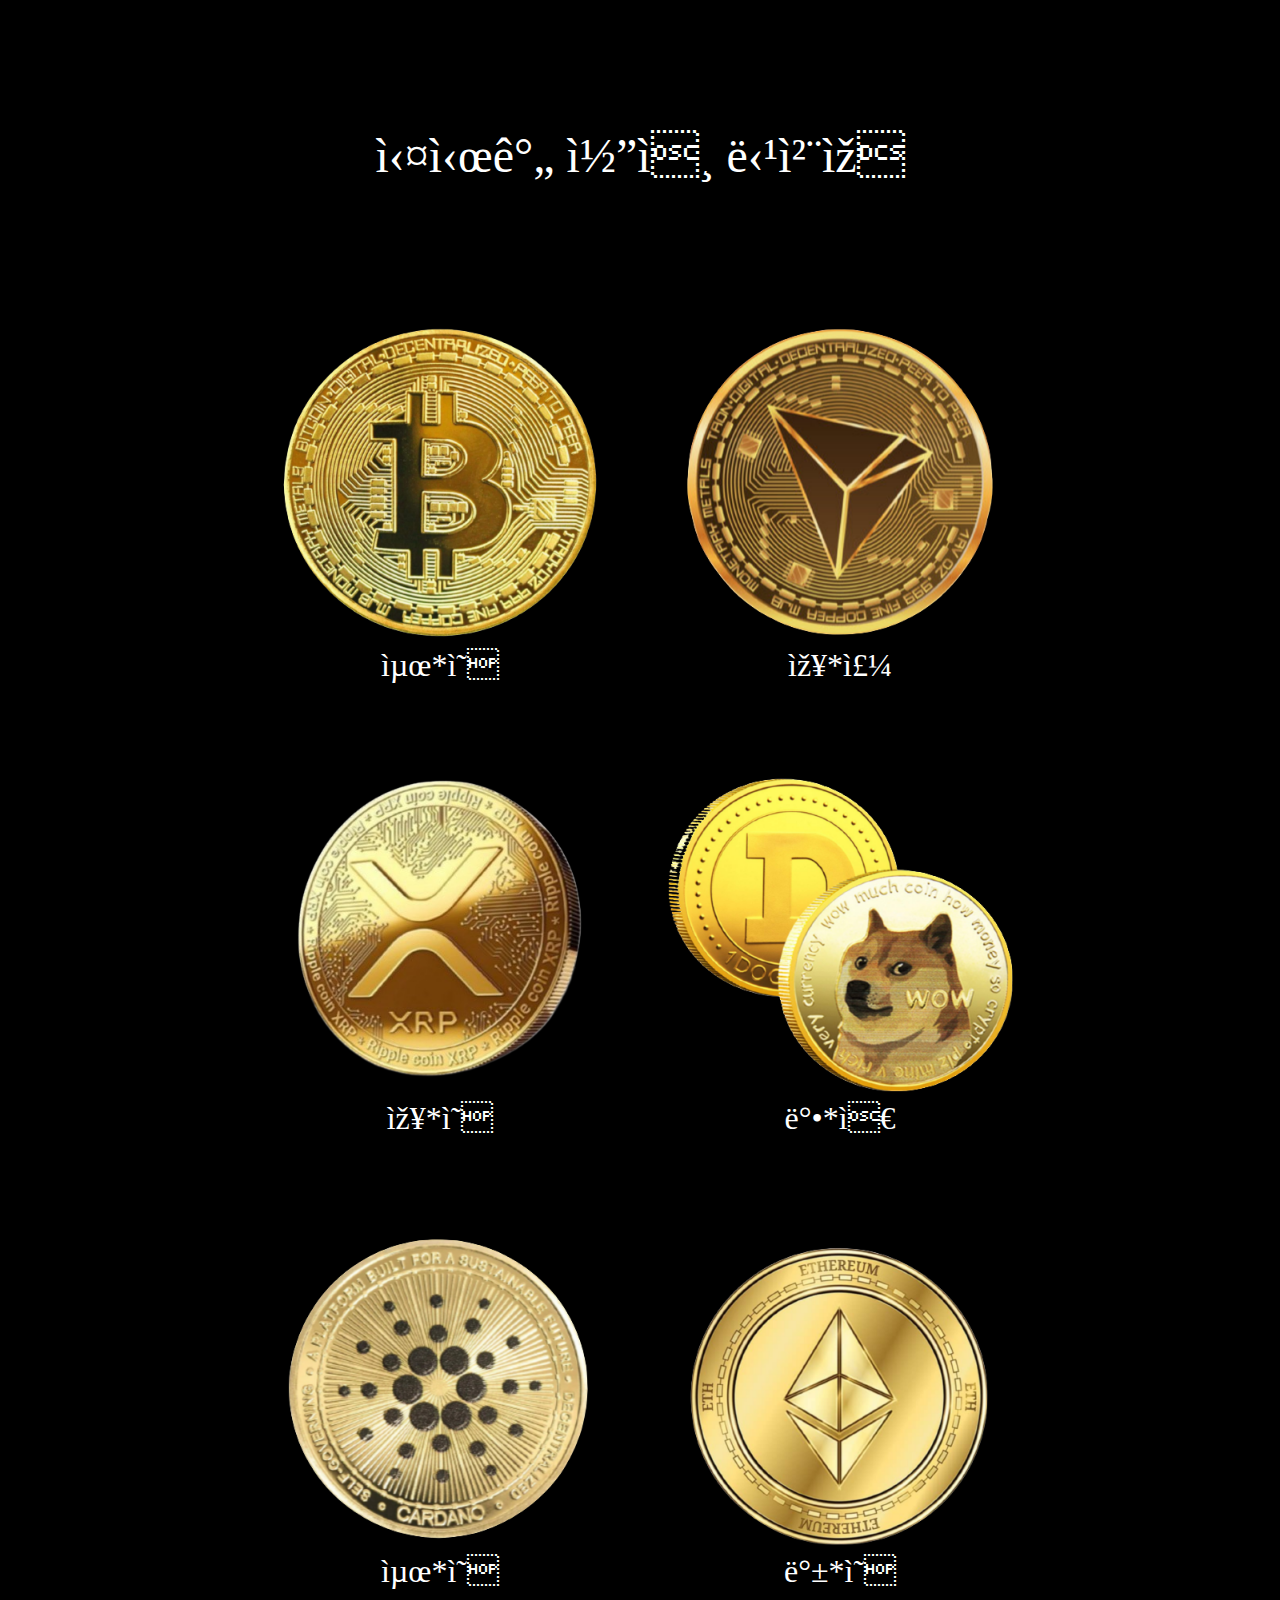
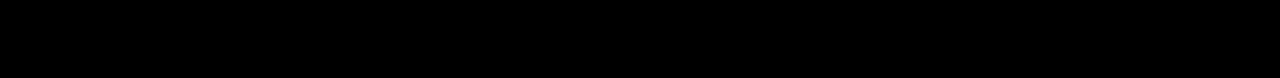
==== step2.html @ c3bb238f "Update step2.html" ====
<!--
    Winhweel.js one image per segment wheel example by Douglas McKechie @ www.dougtesting.net
    See website for tutorials and other documentation.

    The MIT License (MIT)

    Copyright (c) 2016 Douglas McKechie

    Permission is hereby granted, free of charge, to any person obtaining a copy
    of this software and associated documentation files (the "Software"), to deal
    in the Software without restriction, including without limitation the rights
    to use, copy, modify, merge, publish, distribute, sublicense, and/or sell
    copies of the Software, and to permit persons to whom the Software is
    furnished to do so, subject to the following conditions:

    The above copyright notice and this permission notice shall be included in all
    copies or substantial portions of the Software.

    THE SOFTWARE IS PROVIDED "AS IS", WITHOUT WARRANTY OF ANY KIND, EXPRESS OR
    IMPLIED, INCLUDING BUT NOT LIMITED TO THE WARRANTIES OF MERCHANTABILITY,
    FITNESS FOR A PARTICULAR PURPOSE AND NONINFRINGEMENT. IN NO EVENT SHALL THE
    AUTHORS OR COPYRIGHT HOLDERS BE LIABLE FOR ANY CLAIM, DAMAGES OR OTHER
    LIABILITY, WHETHER IN AN ACTION OF CONTRACT, TORT OR OTHERWISE, ARISING FROM,
    OUT OF OR IN CONNECTION WITH THE SOFTWARE OR THE USE OR OTHER DEALINGS IN THE
    SOFTWARE.
-->
<html>
    <head>
	<meta http-equiv=”Content-Type” content=”text/html; charset=utf-8“>
  	<meta name=”viewport” content=”width=device-width, initial-scale=1.0“/>
<!-- 	<link rel="apple-touch-icon" sizes="57x57" href="/apple-icon-57x57.png">
	<link rel="apple-touch-icon" sizes="60x60" href="/apple-icon-60x60.png">
	<link rel="apple-touch-icon" sizes="72x72" href="/apple-icon-72x72.png">
	<link rel="apple-touch-icon" sizes="76x76" href="/apple-icon-76x76.png">
	<link rel="apple-touch-icon" sizes="114x114" href="/apple-icon-114x114.png">
	<link rel="apple-touch-icon" sizes="120x120" href="/apple-icon-120x120.png">
	<link rel="apple-touch-icon" sizes="144x144" href="/apple-icon-144x144.png">
	<link rel="apple-touch-icon" sizes="152x152" href="/apple-icon-152x152.png">
	<link rel="apple-touch-icon" sizes="180x180" href="/apple-icon-180x180.png">
	<link rel="icon" type="image/png" sizes="192x192"  href="/android-icon-192x192.png">
	<link rel="icon" type="image/png" sizes="32x32" href="/favicon-32x32.png">
	<link rel="icon" type="image/png" sizes="96x96" href="/favicon-96x96.png">
	<link rel="icon" type="image/png" sizes="16x16" href="/favicon-16x16.png"> -->
<!-- 	<link rel="manifest" href="/manifest.json"> -->
	<meta name="msapplication-TileColor" content="#ffffff">
	<meta name="msapplication-TileImage" content="/ms-icon-144x144.png">
	<meta name="theme-color" content="#ffffff">
	    
        <title>히어로시그널</title>
	<link rel=”shortcut icon” href=”https://devchoiteam.github.io/230912-cardanosoft/favicon.ico”>
        <link rel="stylesheet" href="main.css" type="text/css" />
	    <script src="https://ajax.googleapis.com/ajax/libs/jquery/3.5.1/jquery.min.js"></script>
<script src="https://code.jquery.com/jquery-1.12.4.min.js"></script>
        <script type="text/javascript" src="./Winwheel.js"></script>
	    	    <link
    rel="stylesheet"
    href="https://cdnjs.cloudflare.com/ajax/libs/animate.css/4.1.1/animate.min.css"
  />
<!--         <script src="http://cdnjs.cloudflare.com/ajax/libs/gsap/latest/TweenMax.min.js"></script> -->
    </head>
    <body>
        <div class="mainWrap" align="center">
				   <div class="imgWrap">
			   <div class="text21">실시간 코인 당첨자</div>
             <div class="imgLine1">
               <div><img class="coin0" src="./000-removebg-preview.png" /><div class="personName0"></div></div>
		<div><img class="coin3" src="./003-removebg-preview.png" /><div class="personName3"></div></div>
		     
               
             </div>
             
             <div class="imgLine2">
               <div><img class="coin1" src="./001-removebg-preview.png" /><div class="personName1"></div></div>
               <div><img class="coin4" src="./004-removebg-preview.png" /><div class="personName4"></div></div>
             </div>
             
             <div class="imgLine3">
               <div><img class="coin5" src="./005-removebg-preview.png" /><div class="personName5"></div></div>
               <div><img class="coin2" src="./002-removebg-preview.png" /><div class="personName2"></div></div>
             </div>
		   </div>
				   </div>
    </body>
<script type="text/javascript">
$(document).ready(function() {
	const name1 = ['김','최','신','이','박','송','백','장','전','진'];
	const name2 = ['희','원','빈','우','영','주','진','애','은','성'];
for (var i = 0; i <7; i++) {	
	var ranNum1 = Math.floor((Math.random() * 9) +1);
	var ranNum2 = Math.floor((Math.random() * 9) +1);
	$('.personName'+i).text(name1[ranNum1]+'*'+name2[ranNum2]);
};
});
	
</script>
</html>
---- main.css ----
/* 모든 태그에 적용 */
* {
	-webkit-text-size-adjust:none;
}
html { 
  background: black; 
  color: white;
}
.mainWrap {
  max-width: 800px;
  margin: 0 auto;
}
#event {
  margin-top: 6rem;
}
#event .stage { position: relative; width: 663px; height: 663px;}
#start, #start2, #startPre, #start3 {
  background-color: orange;
  color: white;
  padding: 8px 65px;
  border-radius: 7px;
  text-decoration: none;
}
.roulletPin {
  z-index: 10000;
  position: absolute;
    width: 6rem;
    left: calc(50% - 3rem);
    top: -2rem;
}

.textWrap {
   transform: translate(0, -81%);
  background-color: black;
}
.text1 {
  padding-top: 2rem;
}
.text1, .text2 {
  font-weight: bold;
  font-size: 1.5rem;
}
.text3 {
  font-weight: bold;
  font-size: 3rem;  
}
.text4 {
  margin-top: 0.7rem;
}
.text4, .text5 {
  font-size: 1.1rem;
  font-weight: bold;
}
.text6 {
  margin-top: .5rem;
}

.text9 {
  margin: 2rem 0 0.7rem;
  font-size: 1.1rem;
}
.text10, .text11, .text15 {
  color: orange;
  font-size: .8rem;
}        
.text11 {
  margin-top: 3rem;
  opacity: .8;
    font-size: .5rem;
}
.trophy {
 background: dimgrey;
padding: .5rem 1rem;
  border-radius: 1rem;
  opacity: .6;
}
.termBlank {
  width: 5rem;
}
// step2 실시간 코인 당첨자
.imgWrap {
  margin-top: 5rem;
}
.imgWrap img {
  width: 100%;
}
.imgWrap .text1 {
      font-weight: bold;
    font-size: 1.5rem;
  margin-bottom: 2rem;
}
.coin1 {
  width: 70%;
}
.imgLine1, .imgLine2, .imgLine3 {
  display: flex;
}
.hidden {
  display: none;
}
.topBoxShadow {
  box-shadow: 0px -6px 5px -6px gray;
}
.text21 {
  font-size: 3rem;
  margin: 8rem 0;
}
.cursorPointer:hover {
  cursor: pointer;
}

/* Press Effect */
.long-click:active::after {
  width: 100%;
}

.long-click:after {
  content: "";
  position: absolute;
  top: 0;
  left: 0;
  width: 0;
  height: 100%;
/*   background-color: #659cf4; */
  opacity: .7;
  border-radius: 7px;
  transition: width 1s;
  user-select: none;
  pointer-events: none;
}

/* ---------------- */
.long-click {
/*   width: 340px; */
/*   height: 60px; */
/*   font-size: 22px; */
  position: relative;
/*   background: #febf00; */
/*   display: flex; */
  justify-content: center;
  align-items: center;
/*   border-radius: 5px; */
}
.imgLine1 {
  font-size: 1.2rem;
}
.stage, #roullet {
	width: 100% !important;
}

	.personName0,
.personName1,
.personName2,
.personName3,
.personName4,
.personName5 {
		margin-bottom: 5rem;
	font-size: 2rem;
	}
@media screen (max-width:700px) {
 html {
   transform: translate(0, 44%) scale(1.8);
 }
  .mainWrap {
    max-width: none;
  }
  .imgLine1 {
    font-size: 1.8rem;
    margin-bottom: 2rem;
}
.text21 {
    font-size: 3rem;
    margin: 8rem 0;
}
	.mainWrap {
		max-width: 100vw;
	}
	.lastWrap .text3 {
		font-size: 2rem;
	}
	.lastWrap .text1 {
		font-size: 1.2rem;
	}
}
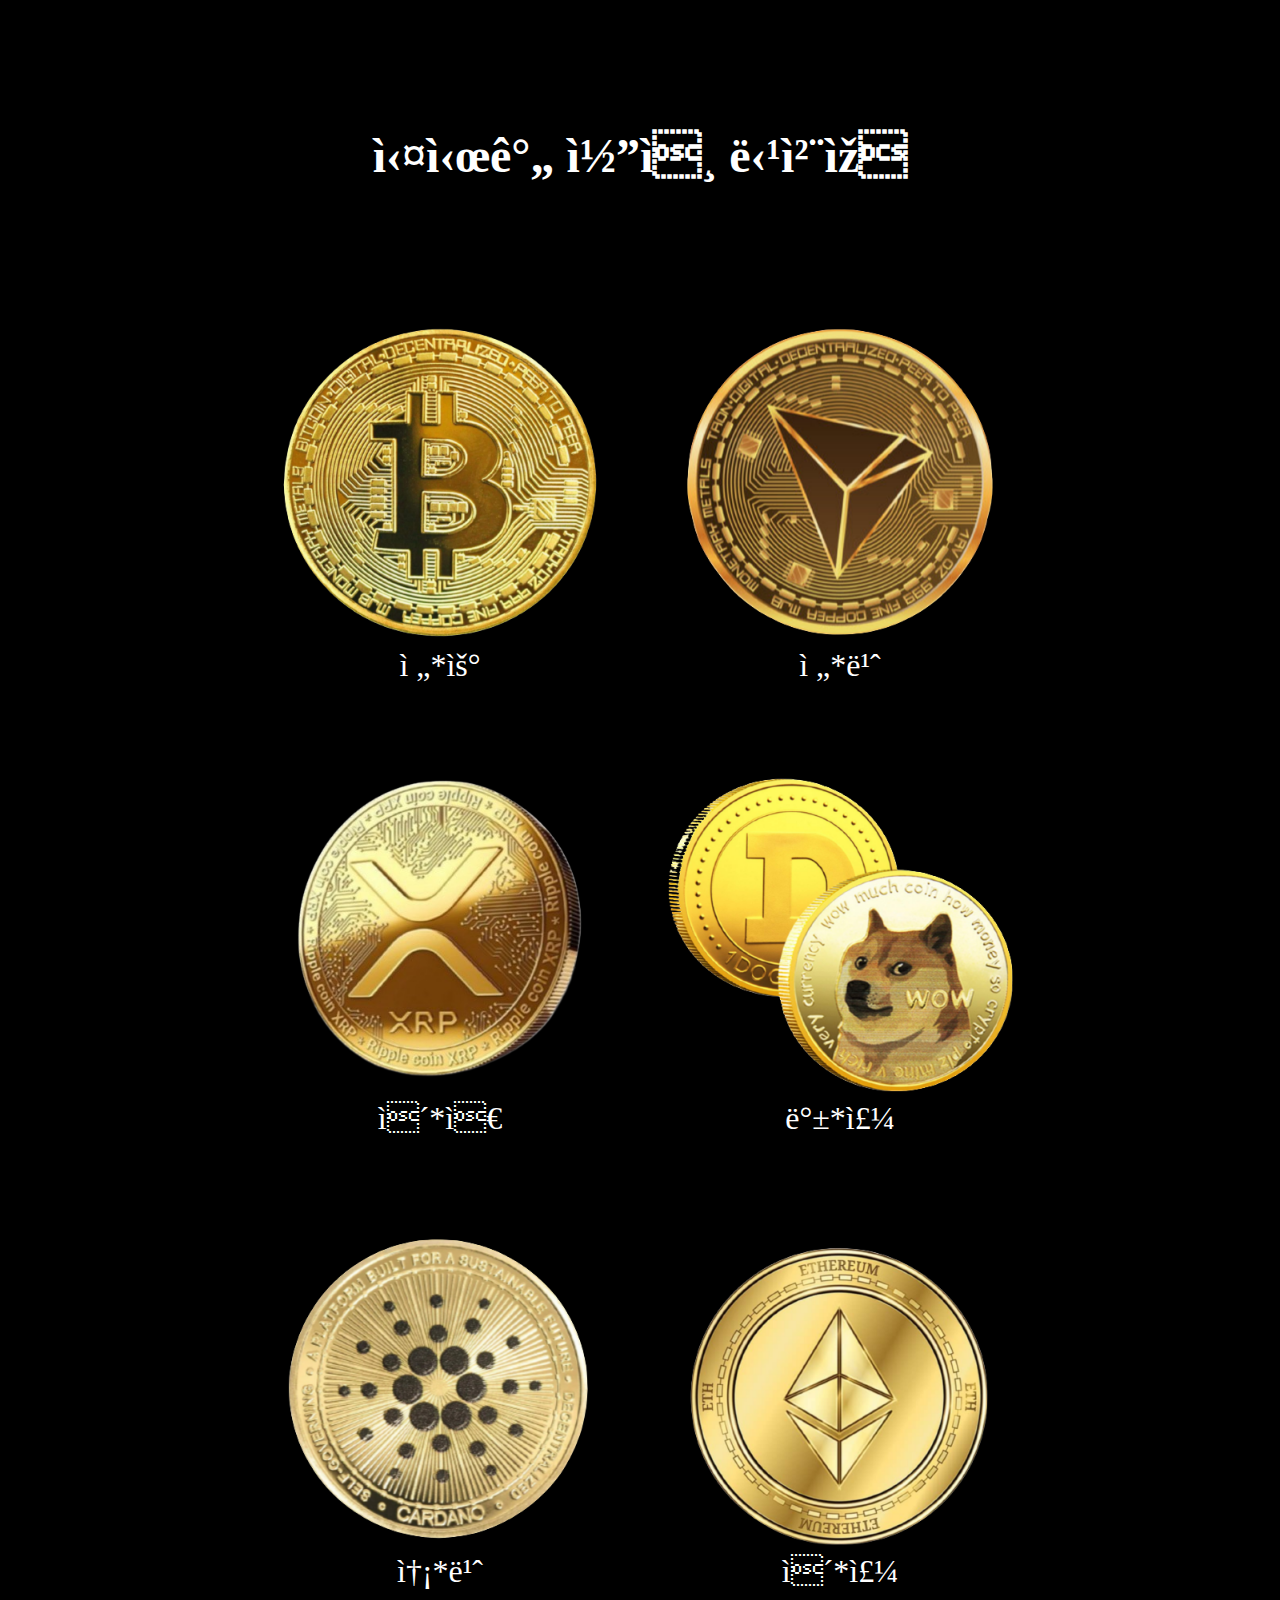
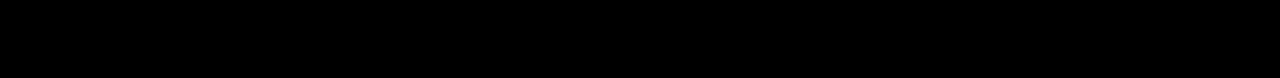
==== commit 23dc5ea2: "Update step2.html" ====
--- a/step2.html
+++ b/step2.html
@@ -61,22 +61,22 @@
     <body>
         <div class="mainWrap" align="center">
 				   <div class="imgWrap">
-			   <div class="text21">실시간 코인 당첨자</div>
+			   <div class="text21" style="font-weight: bold;">실시간 코인 당첨자</div>
              <div class="imgLine1">
-               <div><img class="coin0" src="./000-removebg-preview.png" /><div class="personName0"></div></div>
-		<div><img class="coin3" src="./003-removebg-preview.png" /><div class="personName3"></div></div>
+               <div><img class="coin0 animate__pulse animate__animated animate_infinite animate__slow" src="./000-removebg-preview.png" /><div class="personName0"></div></div>
+		<div><img class="coin3  animate__pulse animate__animated animate_infinite animate__slow" src="./003-removebg-preview.png" /><div class="personName3"></div></div>
 		     
                
              </div>
              
              <div class="imgLine2">
-               <div><img class="coin1" src="./001-removebg-preview.png" /><div class="personName1"></div></div>
-               <div><img class="coin4" src="./004-removebg-preview.png" /><div class="personName4"></div></div>
+               <div><img class="coin1 animate__pulse animate__animated animate_infinite animate__slow" src="./001-removebg-preview.png" /><div class="personName1"></div></div>
+               <div><img class="coin4 animate__pulse animate__animated animate_infinite animate__slow" src="./004-removebg-preview.png" /><div class="personName4"></div></div>
              </div>
              
              <div class="imgLine3">
-               <div><img class="coin5" src="./005-removebg-preview.png" /><div class="personName5"></div></div>
-               <div><img class="coin2" src="./002-removebg-preview.png" /><div class="personName2"></div></div>
+               <div><img class="coin5 animate__pulse animate__animated animate_infinite animate__slow" src="./005-removebg-preview.png" /><div class="personName5"></div></div>
+               <div><img class="coin2 animate__pulse animate__animated animate_infinite animate__slow" src="./002-removebg-preview.png" /><div class="personName2"></div></div>
              </div>
 		   </div>
 				   </div>
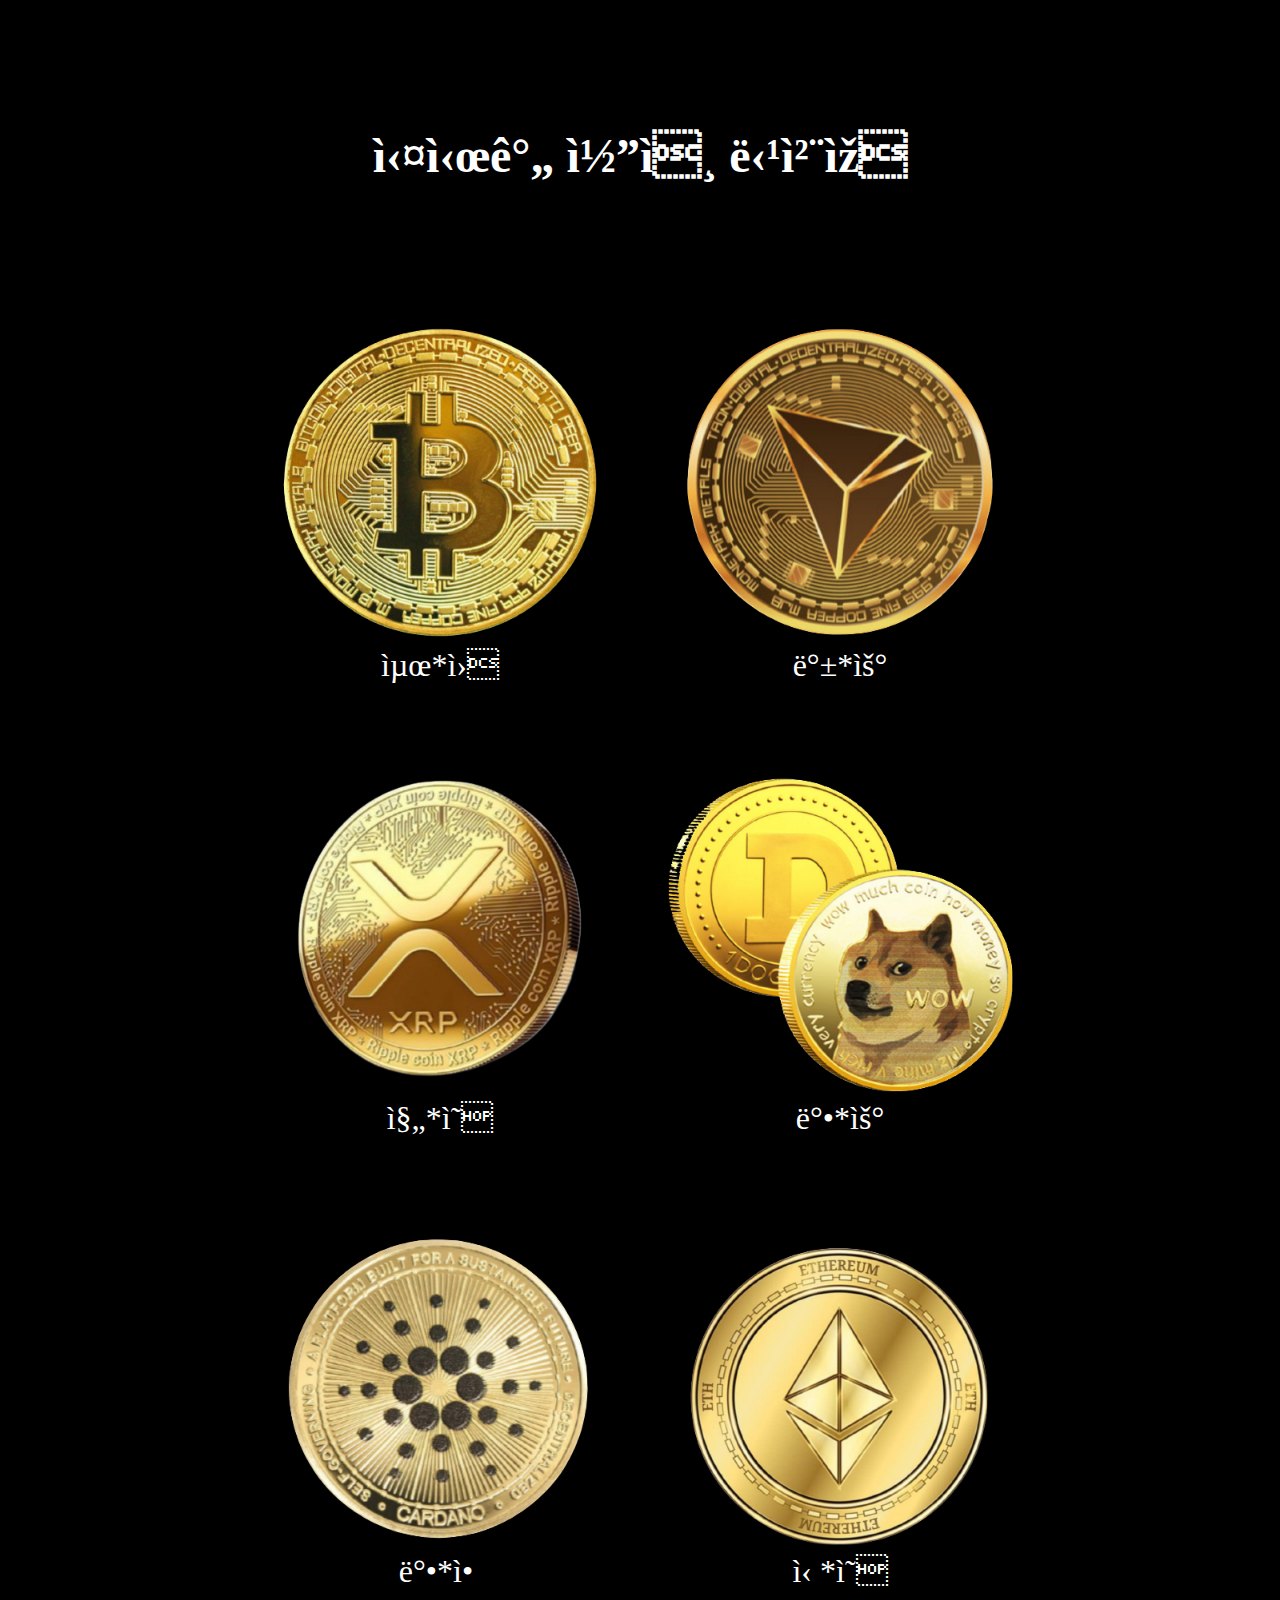
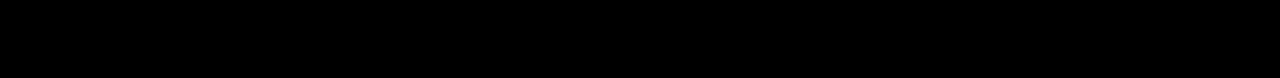
==== commit e3d1ae4a: "Update step2.html" ====
--- a/step2.html
+++ b/step2.html
@@ -43,11 +43,11 @@
 	<link rel="icon" type="image/png" sizes="16x16" href="/favicon-16x16.png"> -->
 <!-- 	<link rel="manifest" href="/manifest.json"> -->
 	<meta name="msapplication-TileColor" content="#ffffff">
-	<meta name="msapplication-TileImage" content="/ms-icon-144x144.png">
+<!-- 	<meta name="msapplication-TileImage" content="/ms-icon-144x144.png"> -->
 	<meta name="theme-color" content="#ffffff">
 	    
         <title>히어로시그널</title>
-	<link rel=”shortcut icon” href=”https://devchoiteam.github.io/230912-cardanosoft/favicon.ico”>
+	<link rel=”shortcut icon” href=”./favicon.ico”>
         <link rel="stylesheet" href="main.css" type="text/css" />
 	    <script src="https://ajax.googleapis.com/ajax/libs/jquery/3.5.1/jquery.min.js"></script>
 <script src="https://code.jquery.com/jquery-1.12.4.min.js"></script>
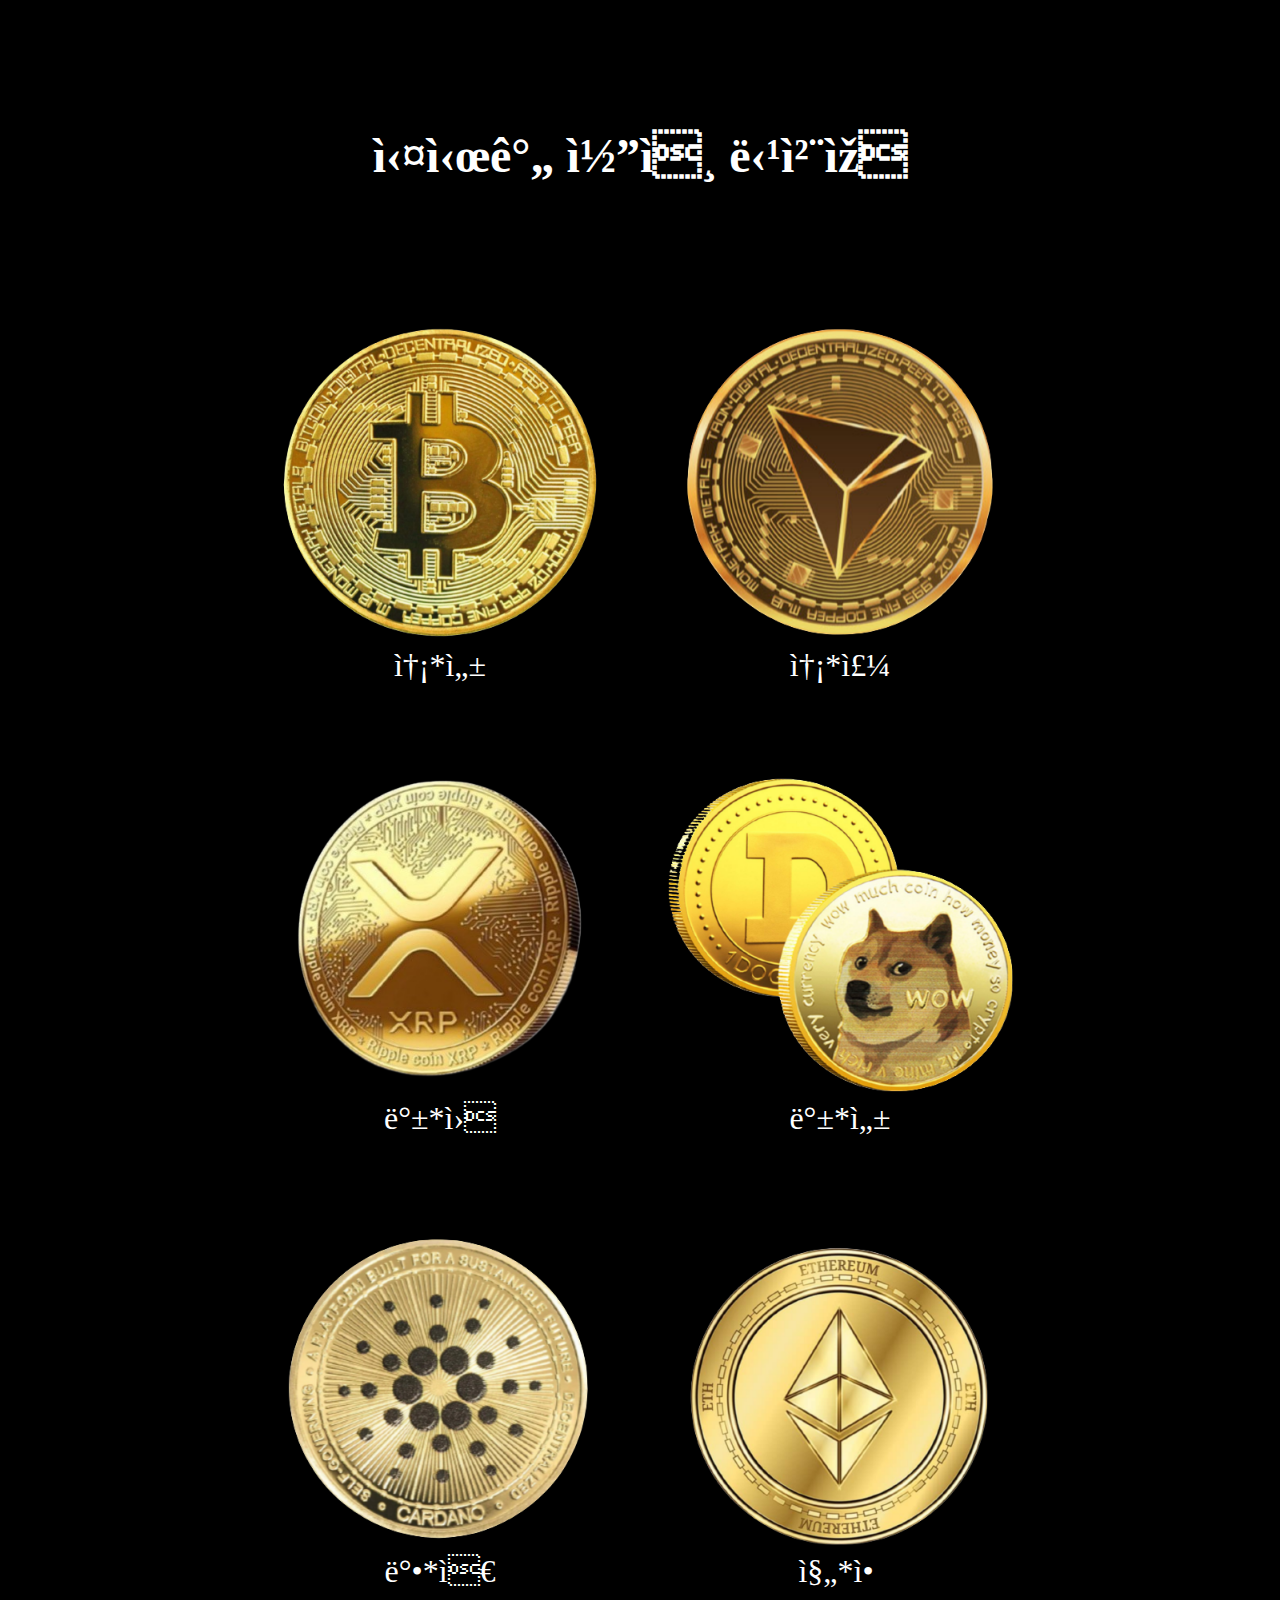
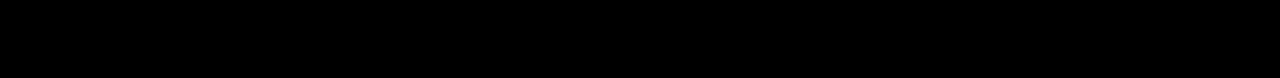
==== commit 85605f86: "Update step2.html" ====
--- a/step2.html
+++ b/step2.html
@@ -63,20 +63,20 @@
 				   <div class="imgWrap">
 			   <div class="text21" style="font-weight: bold;">실시간 코인 당첨자</div>
              <div class="imgLine1">
-               <div><img class="coin0 animate__pulse animate__animated animate_infinite animate__slow" src="./000-removebg-preview.png" /><div class="personName0"></div></div>
-		<div><img class="coin3  animate__pulse animate__animated animate_infinite animate__slow" src="./003-removebg-preview.png" /><div class="personName3"></div></div>
+               <div><img class="coin0 animate__zoomIn animate__animated animate_infinite animate__slow" src="./000-removebg-preview.png" /><div class="personName0"></div></div>
+		<div><img class="coin3  animate__zoomIn animate__animated animate_infinite animate__slow" src="./003-removebg-preview.png" /><div class="personName3"></div></div>
 		     
                
              </div>
              
              <div class="imgLine2">
-               <div><img class="coin1 animate__pulse animate__animated animate_infinite animate__slow" src="./001-removebg-preview.png" /><div class="personName1"></div></div>
-               <div><img class="coin4 animate__pulse animate__animated animate_infinite animate__slow" src="./004-removebg-preview.png" /><div class="personName4"></div></div>
+               <div><img class="coin1 animate__zoomIn animate__animated animate_infinite animate__slow" src="./001-removebg-preview.png" /><div class="personName1"></div></div>
+               <div><img class="coin4 animate__zoomIn animate__animated animate_infinite animate__slow" src="./004-removebg-preview.png" /><div class="personName4"></div></div>
              </div>
              
              <div class="imgLine3">
-               <div><img class="coin5 animate__pulse animate__animated animate_infinite animate__slow" src="./005-removebg-preview.png" /><div class="personName5"></div></div>
-               <div><img class="coin2 animate__pulse animate__animated animate_infinite animate__slow" src="./002-removebg-preview.png" /><div class="personName2"></div></div>
+               <div><img class="coin5 animate__zoomIn animate__animated animate_infinite animate__slow" src="./005-removebg-preview.png" /><div class="personName5"></div></div>
+               <div><img class="coin2 animate__zoomIn animate__animated animate_infinite animate__slow" src="./002-removebg-preview.png" /><div class="personName2"></div></div>
              </div>
 		   </div>
 				   </div>
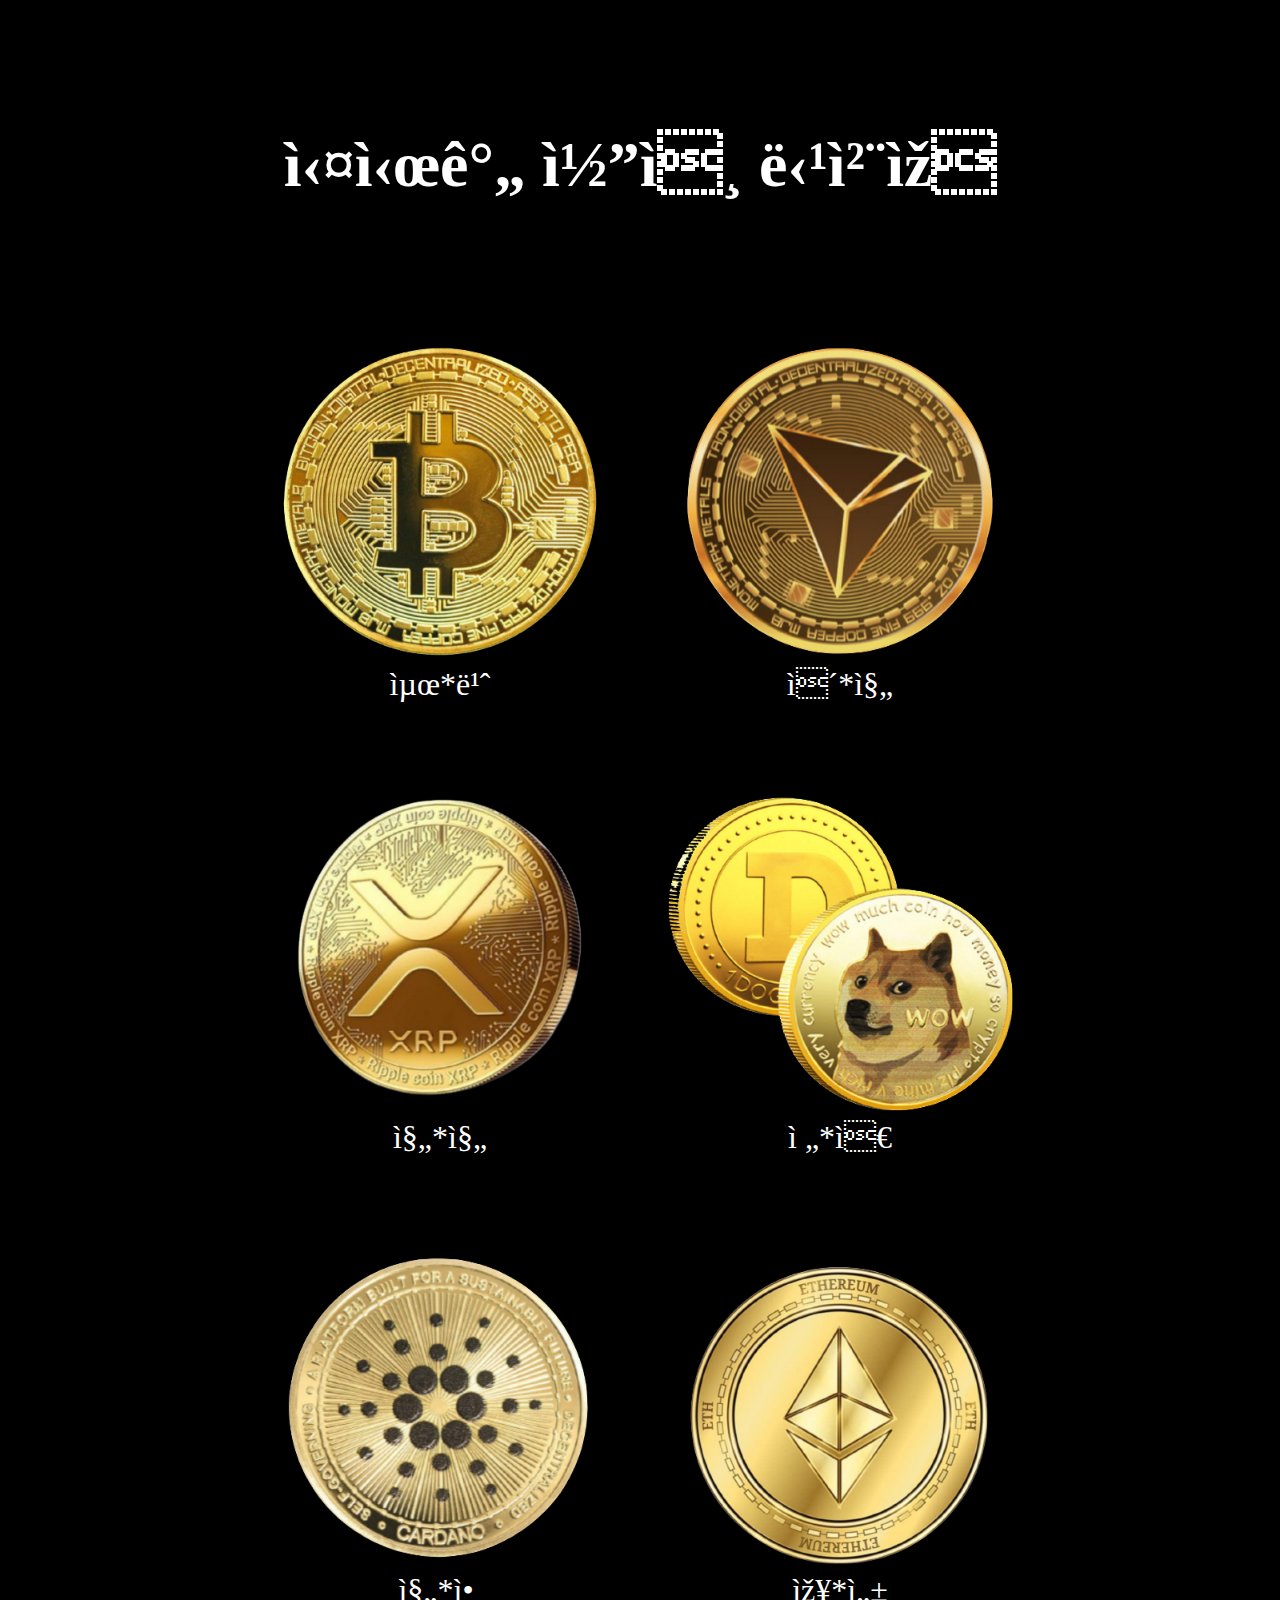
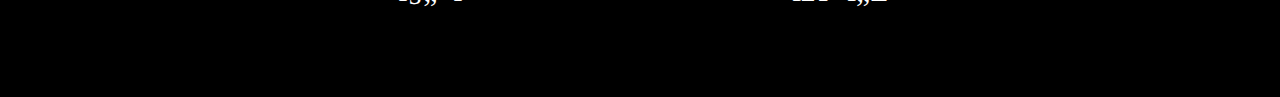
==== commit b5ce9807: "Update step2.html" ====
--- a/step2.html
+++ b/step2.html
@@ -61,7 +61,7 @@
     <body>
         <div class="mainWrap" align="center">
 				   <div class="imgWrap">
-			   <div class="text21" style="font-weight: bold;">실시간 코인 당첨자</div>
+			   <div class="text21" style="font-weight: bold; font-size: 4rem;">실시간 코인 당첨자</div>
              <div class="imgLine1">
                <div><img class="coin0 animate__zoomIn animate__animated animate_infinite animate__slow" src="./000-removebg-preview.png" /><div class="personName0"></div></div>
 		<div><img class="coin3  animate__zoomIn animate__animated animate_infinite animate__slow" src="./003-removebg-preview.png" /><div class="personName3"></div></div>
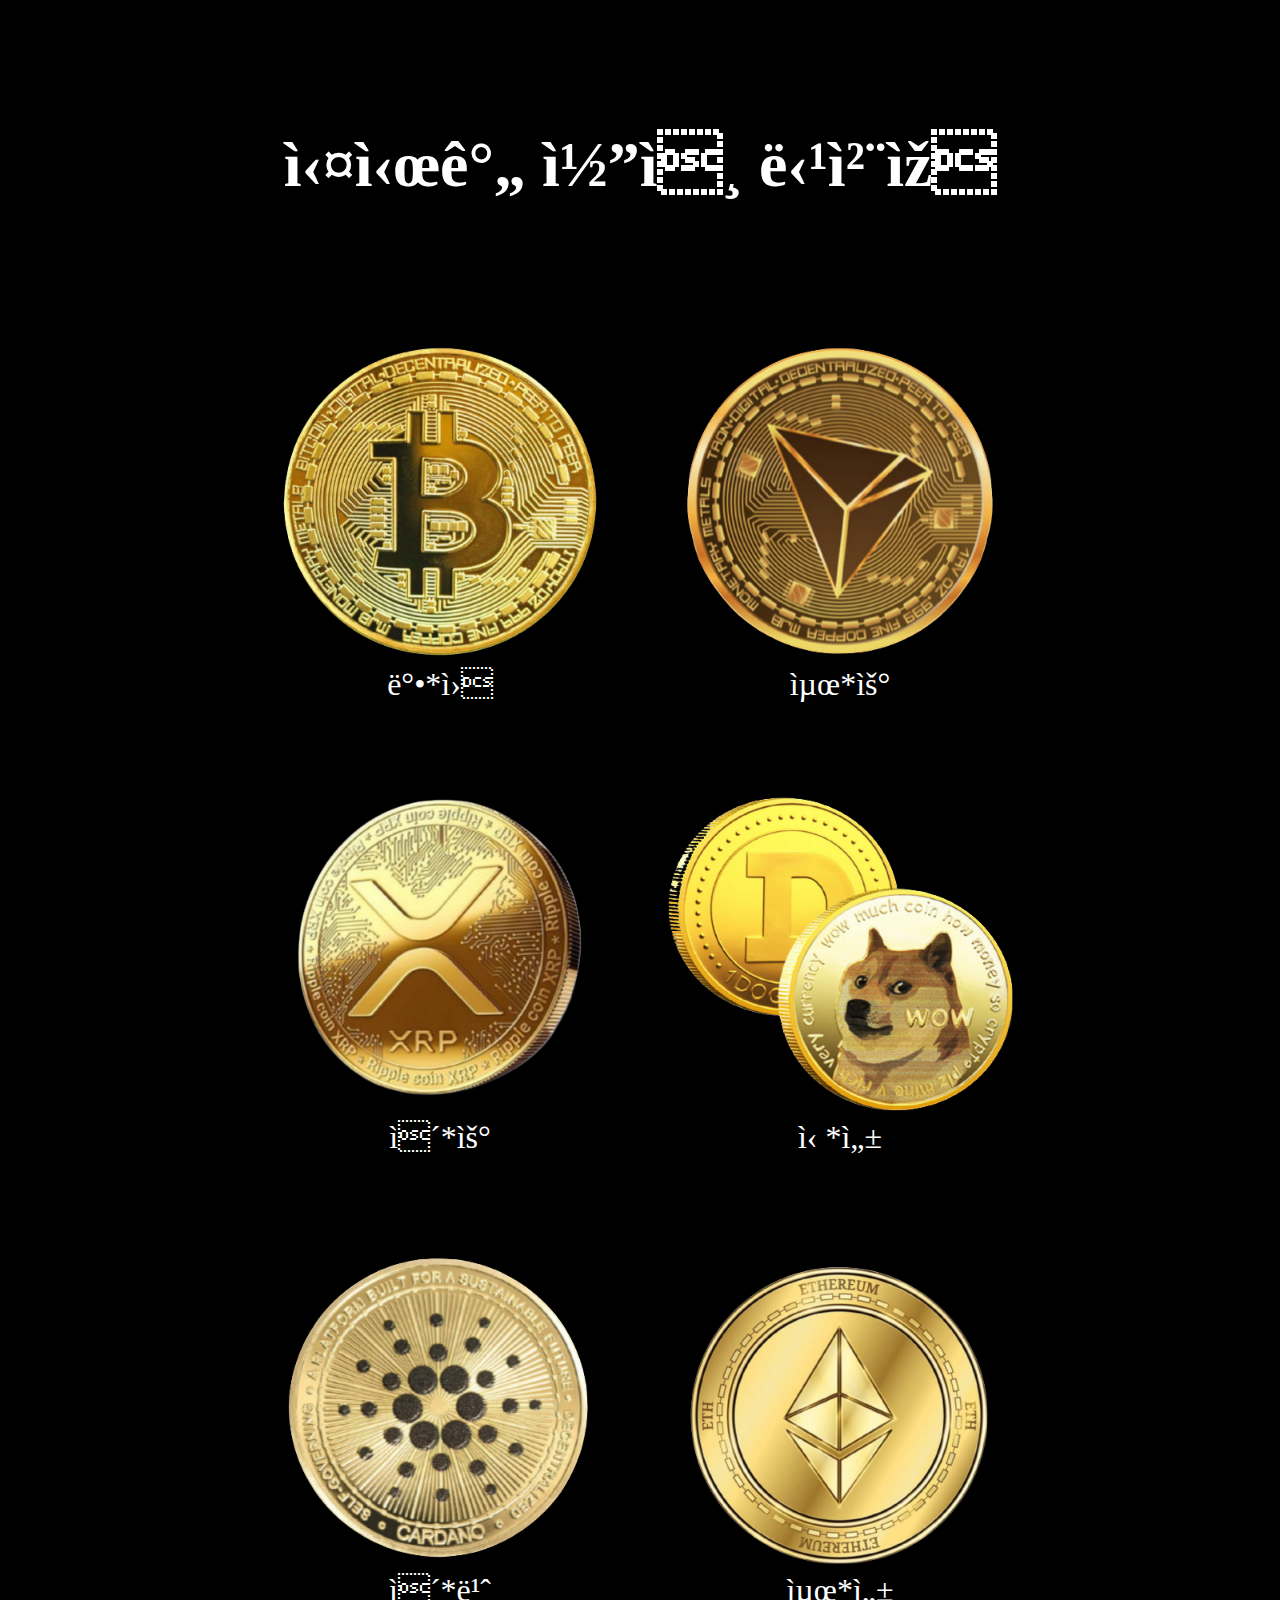
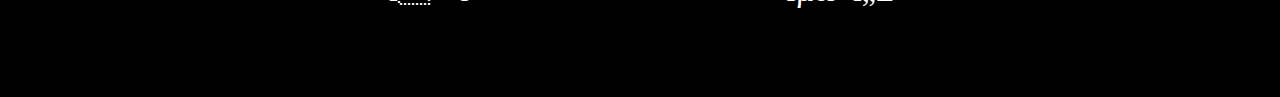
==== commit 55cf603e: "Update step2.html" ====
--- a/step2.html
+++ b/step2.html
@@ -59,7 +59,7 @@
 <!--         <script src="http://cdnjs.cloudflare.com/ajax/libs/gsap/latest/TweenMax.min.js"></script> -->
     </head>
     <body>
-        <div class="mainWrap" align="center">
+        <div class="mainWrap step2Main" align="center">
 				   <div class="imgWrap">
 			   <div class="text21" style="font-weight: bold; font-size: 4rem;">실시간 코인 당첨자</div>
              <div class="imgLine1">
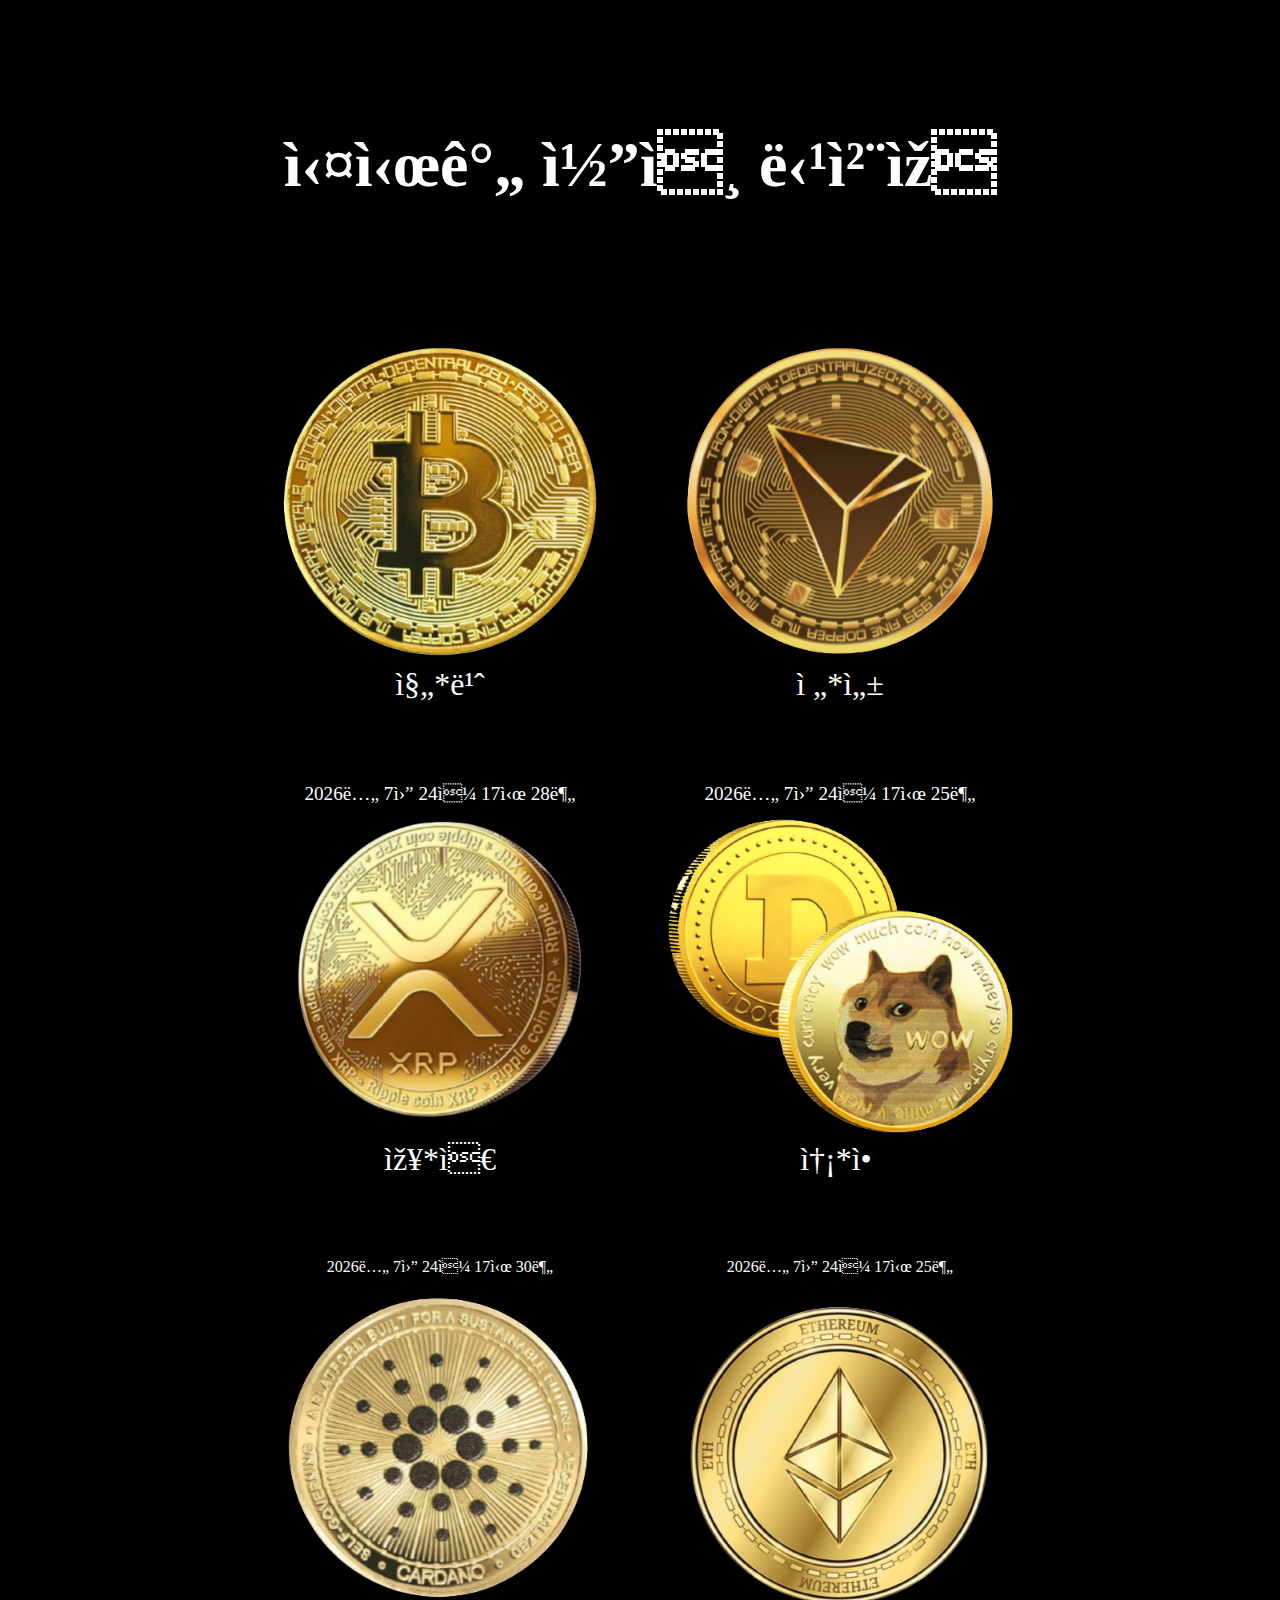
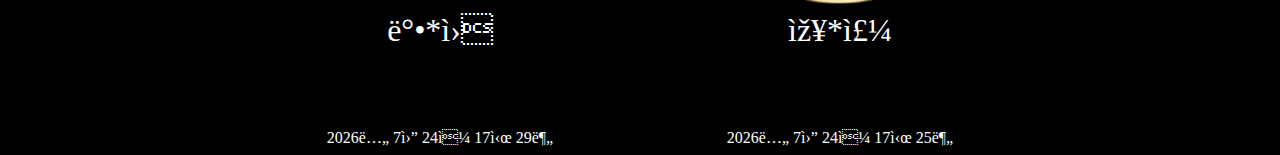
==== commit 56eb72a5: "Update step2.html" ====
--- a/step2.html
+++ b/step2.html
@@ -63,20 +63,38 @@
 				   <div class="imgWrap">
 			   <div class="text21" style="font-weight: bold; font-size: 4rem;">실시간 코인 당첨자</div>
              <div class="imgLine1">
-               <div><img class="coin0 animate__zoomIn animate__animated animate_infinite animate__slow" src="./000-removebg-preview.png" /><div class="personName0"></div></div>
-		<div><img class="coin3  animate__zoomIn animate__animated animate_infinite animate__slow" src="./003-removebg-preview.png" /><div class="personName3"></div></div>
+               <div><img class="coin0 animate__zoomIn animate__animated animate_infinite animate__slow" src="./000-removebg-preview.png" />
+		       <div class="personName0"></div>
+	       <div class="randTime0"></div>
+	       </div>
+		<div><img class="coin3  animate__zoomIn animate__animated animate_infinite animate__slow" src="./003-removebg-preview.png" />
+			<div class="personName3"></div>
+		<div class="randTime3"></div>
+		</div>
 		     
                
              </div>
              
              <div class="imgLine2">
-               <div><img class="coin1 animate__zoomIn animate__animated animate_infinite animate__slow" src="./001-removebg-preview.png" /><div class="personName1"></div></div>
-               <div><img class="coin4 animate__zoomIn animate__animated animate_infinite animate__slow" src="./004-removebg-preview.png" /><div class="personName4"></div></div>
+               <div><img class="coin1 animate__zoomIn animate__animated animate_infinite animate__slow" src="./001-removebg-preview.png" />
+		       <div class="personName1"></div>
+	       <div class="randTime1"></div>
+	       </div>
+               <div><img class="coin4 animate__zoomIn animate__animated animate_infinite animate__slow" src="./004-removebg-preview.png" />
+		       <div class="personName4"></div>
+		<div class="randTime4"></div>
+	       </div>
              </div>
              
              <div class="imgLine3">
-               <div><img class="coin5 animate__zoomIn animate__animated animate_infinite animate__slow" src="./005-removebg-preview.png" /><div class="personName5"></div></div>
-               <div><img class="coin2 animate__zoomIn animate__animated animate_infinite animate__slow" src="./002-removebg-preview.png" /><div class="personName2"></div></div>
+               <div><img class="coin5 animate__zoomIn animate__animated animate_infinite animate__slow" src="./005-removebg-preview.png" />
+		       <div class="personName5"></div>
+	       <div class="randTime5"></div>
+	       </div>
+               <div><img class="coin2 animate__zoomIn animate__animated animate_infinite animate__slow" src="./002-removebg-preview.png" />
+		       <div class="personName2"></div>
+	       <div class="randTime2"></div>
+	       </div>
              </div>
 		   </div>
 				   </div>
@@ -88,7 +106,17 @@
 for (var i = 0; i <7; i++) {	
 	var ranNum1 = Math.floor((Math.random() * 9) +1);
 	var ranNum2 = Math.floor((Math.random() * 9) +1);
+	var ranNum3 = Math.floor((Math.random() * 6) +1); // 0~5 사이의 숫자
+	let today = new Date();
+	let randDate = new Date(today.getTime() - ranNum3 * 60000);
+	let year = randDate.getFullYear(); // 년도
+	let month = randDate.getMonth() + 1;  // 월
+	let day = randDate.getDate();  // 날짜
+	let hours = randDate.getHours(); // 시
+	let minutes = randDate.getMinutes(); // 분
+	 
 	$('.personName'+i).text(name1[ranNum1]+'*'+name2[ranNum2]);
+	$('.randTime'+i).text(year + '년 ' + month + '월 ' + day + '일 ' + hours + '시 ' + minutes + '분');
 };
 });
 	
--- a/main.css
+++ b/main.css
@@ -148,12 +148,12 @@
 	width: 100% !important;
 }
 
-	.personName0,
-.personName1,
-.personName2,
-.personName3,
-.personName4,
-.personName5 {
+	.step2Main .personName0,
+.step2Main .personName1,
+.step2Main .personName2,
+.step2Main .personName3,
+.step2Main .personName4,
+.step2Main .personName5 {
 		margin-bottom: 5rem;
 	font-size: 2rem;
 	}
@@ -182,3 +182,9 @@
 		font-size: 1.2rem;
 	}
 }
+.randTime {
+	    margin-bottom: 5rem;
+    opacity: .6;
+    font-size: 1.2rem;
+    margin-top: 0.3rem;
+}
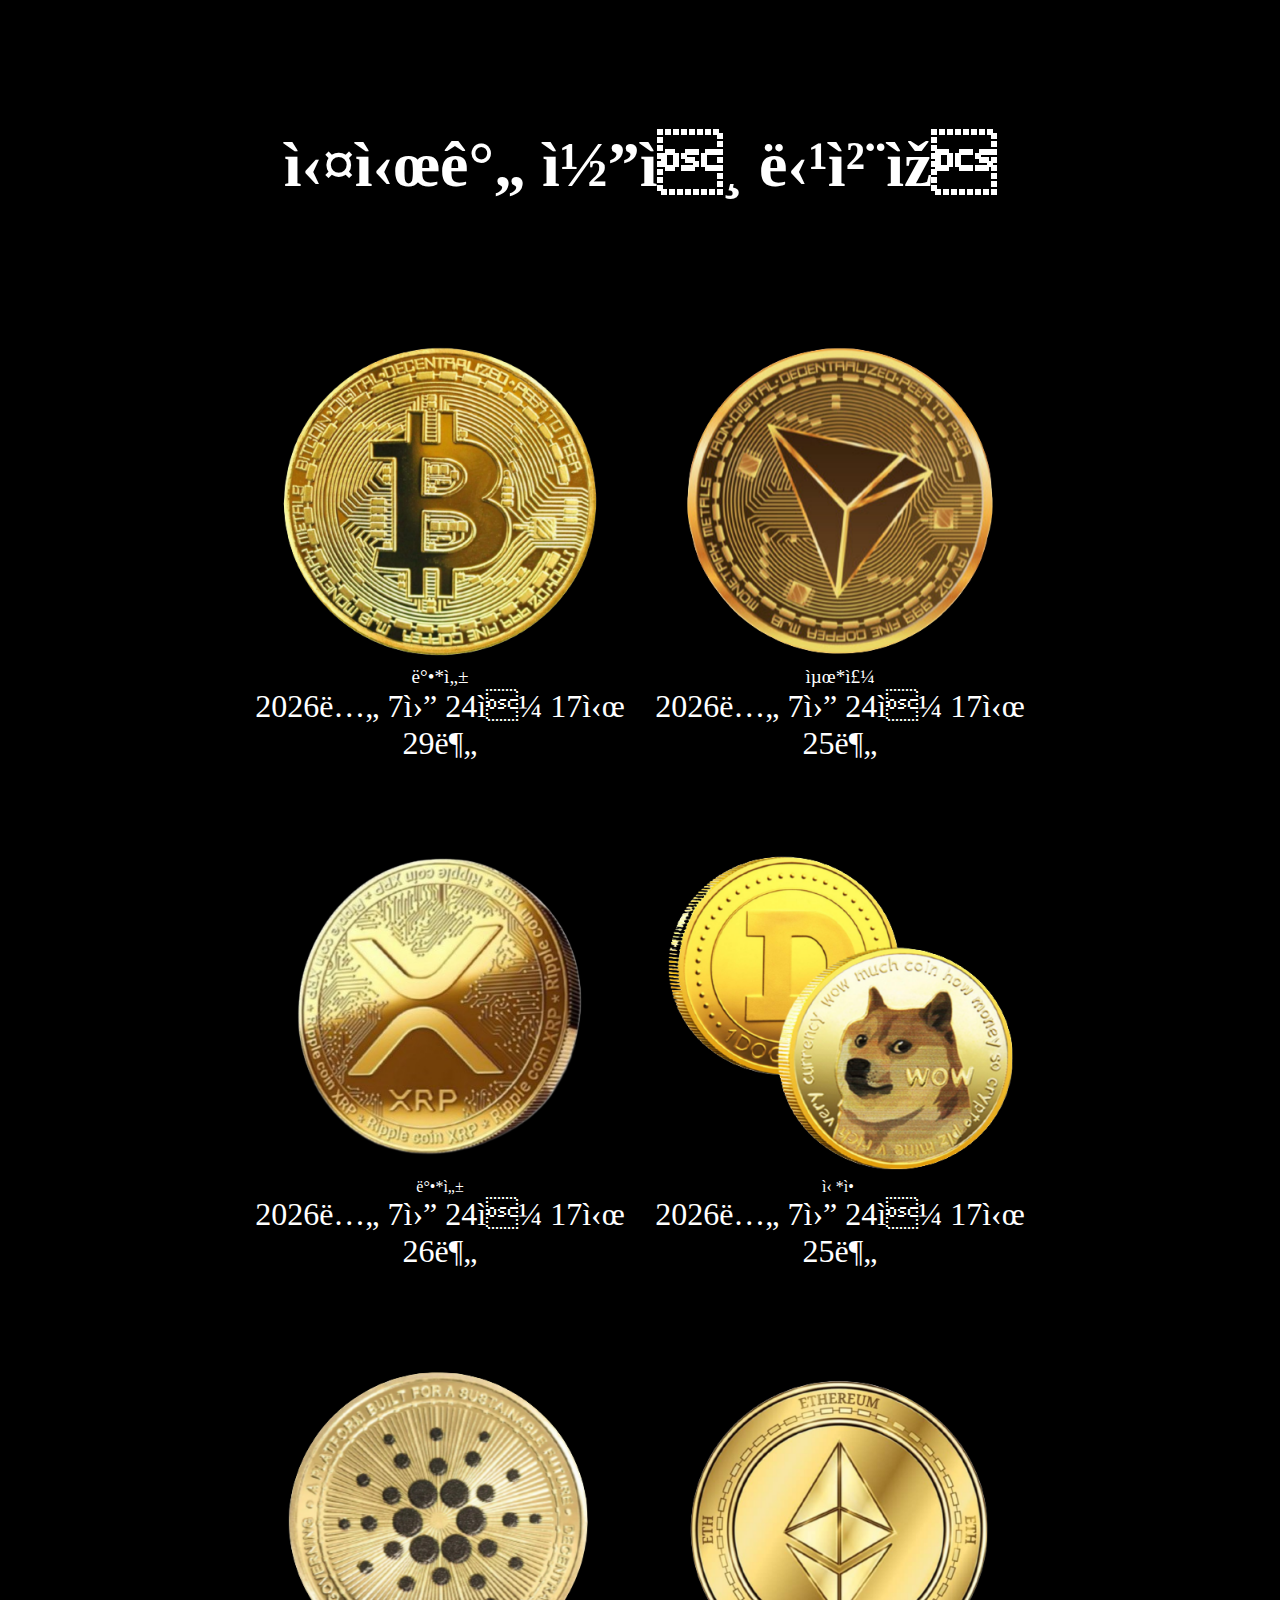
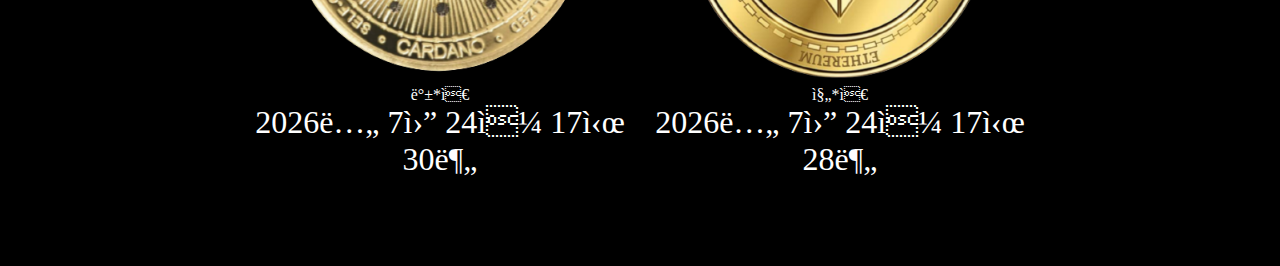
==== commit 827229df: "Update step2.html" ====
--- a/step2.html
+++ b/step2.html
@@ -112,8 +112,10 @@
 	let year = randDate.getFullYear(); // 년도
 	let month = randDate.getMonth() + 1;  // 월
 	let day = randDate.getDate();  // 날짜
-	let hours = randDate.getHours(); // 시
-	let minutes = randDate.getMinutes(); // 분
+	var hours = randDate.getHours(); // 시
+	hours = ("0" + hours).slice(-2); // 두자리 two digit 으로 변경
+	var minutes = randDate.getMinutes(); // 분
+	minutes = ("0" + minutes).slice(-2); // 두자리 two digit 으로 변경
 	 
 	$('.personName'+i).text(name1[ranNum1]+'*'+name2[ranNum2]);
 	$('.randTime'+i).text(year + '년 ' + month + '월 ' + day + '일 ' + hours + '시 ' + minutes + '분');
--- a/main.css
+++ b/main.css
@@ -148,12 +148,12 @@
 	width: 100% !important;
 }
 
-	.step2Main .personName0,
-.step2Main .personName1,
-.step2Main .personName2,
-.step2Main .personName3,
-.step2Main .personName4,
-.step2Main .personName5 {
+	.step2Main .randTime0,
+.step2Main .randTime1,
+.step2Main .randTime2,
+.step2Main .randTime3,
+.step2Main .randTime4,
+.step2Main .randTime5 {
 		margin-bottom: 5rem;
 	font-size: 2rem;
 	}
@@ -188,3 +188,6 @@
     font-size: 1.2rem;
     margin-top: 0.3rem;
 }
+.imgWrap .coin3 {
+	
+}
